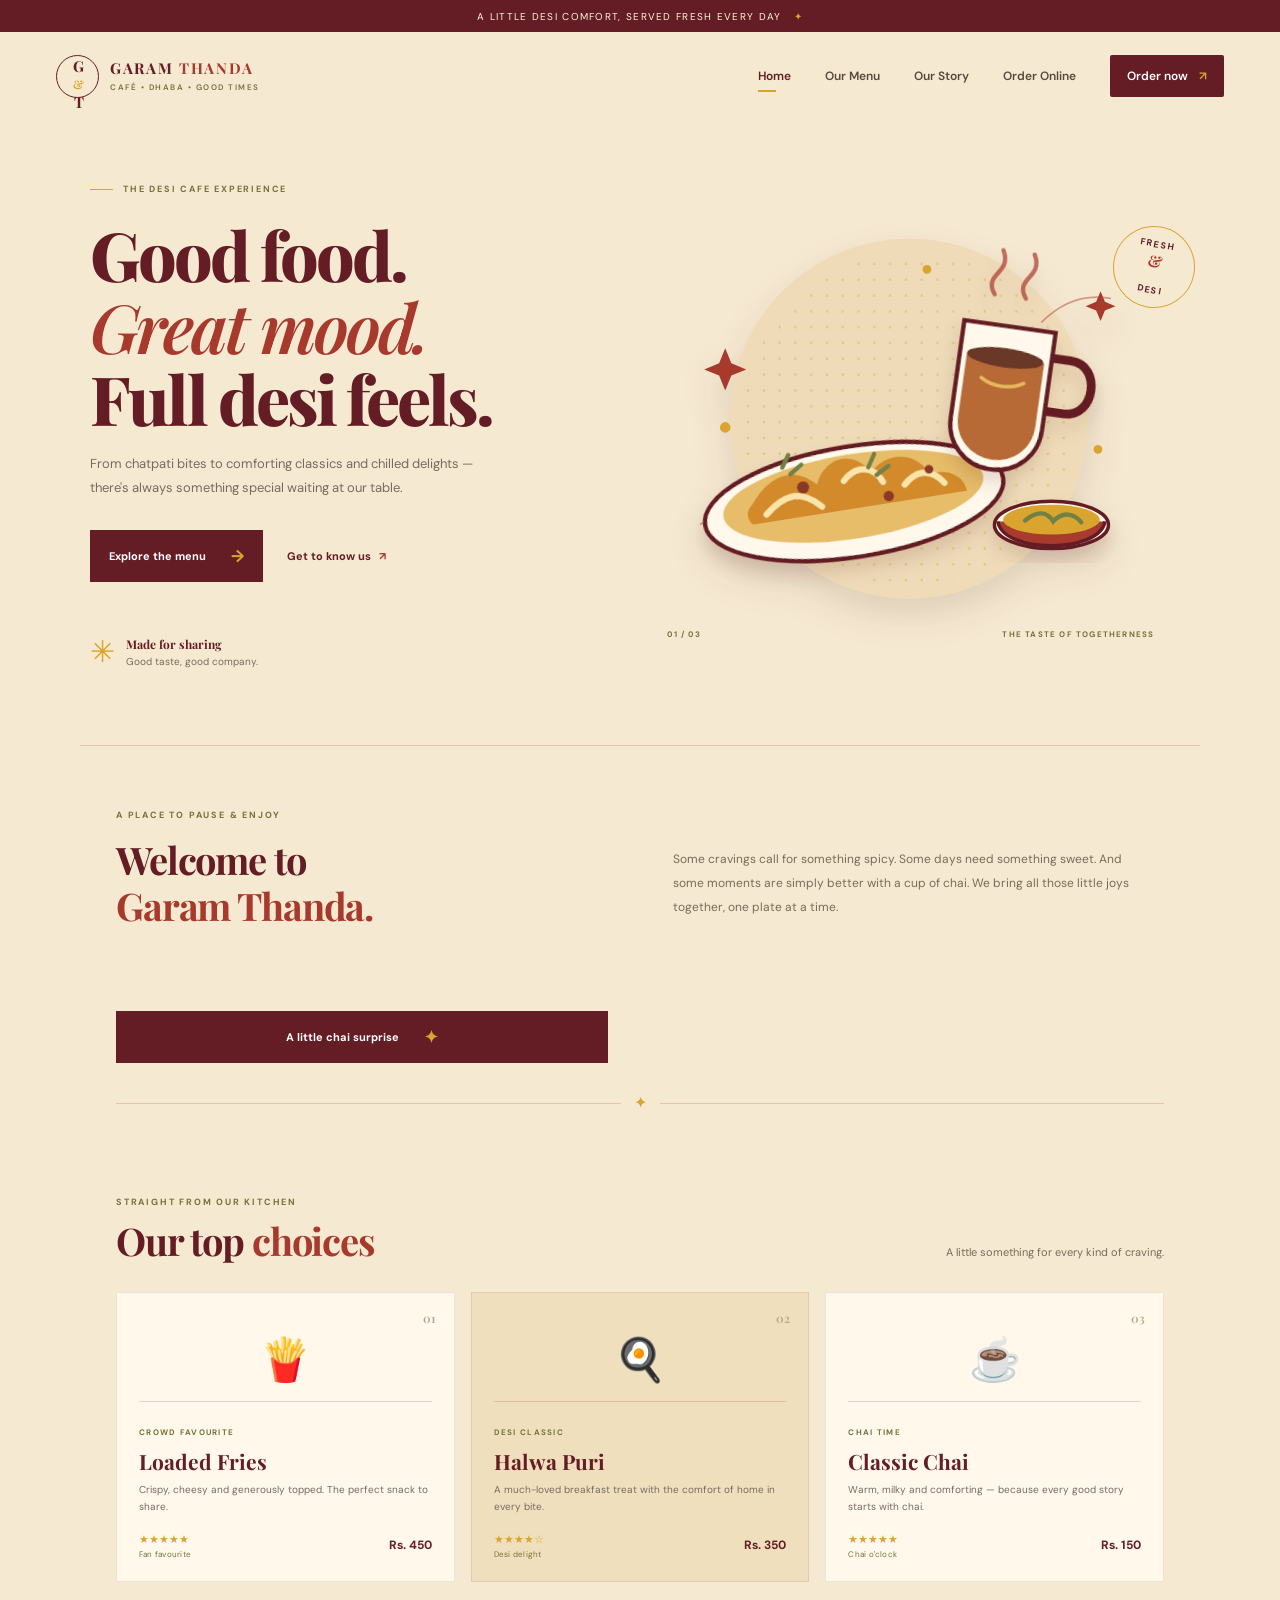
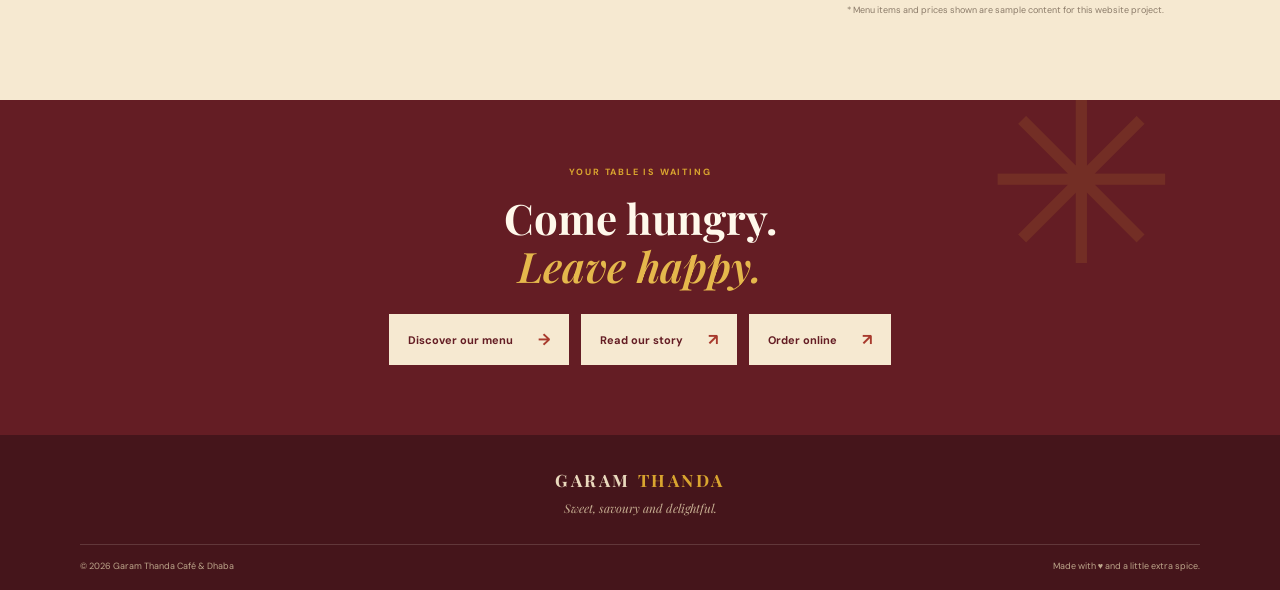
==== index.html @ d00cc977 "new file" ====
<!DOCTYPE html>
<html lang="en">
<head>
  <meta charset="UTF-8">
  <meta name="viewport" content="width=device-width, initial-scale=1.0">
  <meta name="description" content="Garam Thanda — a cosy Pakistani cafe and dhaba serving sweet, savoury and refreshing delights.">
  <title>Garam Thanda | Cafe & Dhaba</title>
  <link rel="preconnect" href="https://fonts.googleapis.com">
  <link rel="preconnect" href="https://fonts.gstatic.com" crossorigin>
  <link href="https://fonts.googleapis.com/css2?family=DM+Sans:wght@400;500;600;700&family=Playfair+Display:wght@600;700;800&display=swap" rel="stylesheet">
  <link rel="stylesheet" href="style.css">
  <script src="script.js" defer></script>
</head>
<body>
  <div class="top-strip">A little desi comfort, served fresh every day <span>✦</span></div>

  <header class="site-header">
    <a class="brand" href="index.html" aria-label="Garam Thanda home">
      <span class="brand-mark">G<span>&</span>T</span>
      <span class="brand-name">GARAM <b>THANDA</b><small>CAFÉ • DHA­BA • GOOD TIMES</small></span>
    </a>
    <button class="nav-toggle" aria-label="Open navigation" aria-expanded="false">☰</button>
    <nav class="main-nav" aria-label="Main navigation">
      <a class="active" href="index.html">Home</a>
      <a href="menu.html">Our Menu</a>
      <a href="about.html">Our Story</a>
      <a href="order.html">Order Online</a>
      <a class="nav-cta" href="order.html">Order now <span>↗</span></a>
    </nav>
  </header>

  <main>
    <section class="hero">
      <div class="hero-copy">
        <p class="eyebrow"><span></span> THE DESI CAFE EXPERIENCE</p>
        <h1>Good food.<br><em>Great mood.</em><br>Full desi feels.</h1>
        <p class="hero-description">From chatpati bites to comforting classics and chilled delights — there's always something special waiting at our table.</p>
        <div class="hero-actions">
          <a class="button button-primary" href="#popular">Explore the menu <span>→</span></a>
          <a class="text-link" href="#welcome">Get to know us <span>↗</span></a>
        </div>
        <div class="hero-note"><span class="note-star">✳</span><span><b>Made for sharing</b><small>Good taste, good company.</small></span></div>
      </div>
      <div class="hero-art-wrap">
        <div class="hero-stamp">FRESH<br><b>&</b><br>DESI</div>
        <img class="hero-art" src="food-illustration.svg" alt="Illustration of a steaming cup of chai and a plate of desi snacks">
        <div class="art-caption"><span>01 / 03</span><span>THE TASTE OF TOGETHERNESS</span></div>
      </div>
    </section>

    <section class="welcome section-wrap" id="welcome">
      <div class="section-kicker">A PLACE TO PAUSE & ENJOY</div>
      <div class="welcome-grid">
        <h2>Welcome to<br><span>Garam Thanda.</span></h2>
        <p>Some cravings call for something spicy. Some days need something sweet. And some moments are simply better with a cup of chai. We bring all those little joys together, one plate at a time.</p>
        <button class="button button-primary story-alert-btn" id="home-alert-btn" type="button">A little chai surprise <span>✦</span></button>
      </div>
      <div class="welcome-rule"><span>✦</span></div>
    </section>

    <section class="popular section-wrap" id="popular">
      <div class="section-heading">
        <div><div class="section-kicker">STRAIGHT FROM OUR KITCHEN</div><h2>Our top <span>choices</span></h2></div>
        <p>A little something for every kind of craving.</p>
      </div>
      <div class="food-grid">
        <article class="food-card">
          <div class="food-number">01</div>
          <div class="food-emoji" aria-hidden="true">🍟</div>
          <div class="food-info"><span class="food-tag">CROWD FAVOURITE</span><h3>Loaded Fries</h3><p>Crispy, cheesy and generously topped. The perfect snack to share.</p><div class="food-bottom"><span>★★★★★ <small>Fan favourite</small></span><span class="food-price">Rs. 450</span></div></div>
        </article>
        <article class="food-card featured-card">
          <div class="food-number">02</div>
          <div class="food-emoji" aria-hidden="true">🍳</div>
          <div class="food-info"><span class="food-tag">DESI CLASSIC</span><h3>Halwa Puri</h3><p>A much-loved breakfast treat with the comfort of home in every bite.</p><div class="food-bottom"><span>★★★★☆ <small>Desi delight</small></span><span class="food-price">Rs. 350</span></div></div>
        </article>
        <article class="food-card">
          <div class="food-number">03</div>
          <div class="food-emoji" aria-hidden="true">☕</div>
          <div class="food-info"><span class="food-tag">CHAI TIME</span><h3>Classic Chai</h3><p>Warm, milky and comforting — because every good story starts with chai.</p><div class="food-bottom"><span>★★★★★ <small>Chai o'clock</small></span><span class="food-price">Rs. 150</span></div></div>
        </article>
      </div>
      <p class="menu-note">* Menu items and prices shown are sample content for this website project.</p>
    </section>

    <section class="closing-banner">
      <div class="closing-pattern">✳</div>
      <p class="eyebrow">YOUR TABLE IS WAITING</p>
      <h2>Come hungry.<br><em>Leave happy.</em></h2>
      <div class="home-closing-actions"><a class="button button-light" href="menu.html">Discover our menu <span>→</span></a><a class="button button-light" href="about.html">Read our story <span>↗</span></a><a class="button button-light" href="order.html">Order online <span>↗</span></a></div>
    </section>
  </main>

  <footer class="site-footer">
    <a class="footer-brand" href="index.html">GARAM <span>THANDA</span></a>
    <p>Sweet, savoury and delightful.</p>
    <div class="footer-bottom"><span>© 2026 Garam Thanda Café & Dhaba</span><span>Made with ♥ and a little extra spice.</span></div>
  </footer>
  <div class="toast" role="status" aria-live="polite"></div>
</body>
</html>
---- style.css ----
:root {
  --cream: #f6e9d1;
  --cream-light: #fff8eb;
  --maroon: #641d24;
  --maroon-dark: #45151b;
  --red: #a83a2d;
  --mustard: #d9a52f;
  --olive: #77723b;
  --ink: #30231d;
  --muted: #786b5e;
  --line: rgba(100, 29, 36, .17);
  --serif: 'Playfair Display', Georgia, serif;
  --sans: 'DM Sans', Arial, sans-serif;
}
* { box-sizing: border-box; }
html { scroll-behavior: smooth; }
body { margin: 0; background: var(--cream); color: var(--ink); font-family: var(--sans); }
a { color: inherit; text-decoration: none; }
.top-strip { min-height: 32px; display: flex; justify-content: center; align-items: center; gap: 12px; padding: 6px 16px; background: var(--maroon); color: #fff3dd; font-size: 10px; letter-spacing: .13em; text-transform: uppercase; text-align: center; }
.top-strip span { color: var(--mustard); }
.site-header { height: 88px; max-width: 1240px; padding: 0 36px; margin: auto; display: flex; align-items: center; justify-content: space-between; }
.brand { display: flex; align-items: center; gap: 11px; color: var(--maroon); }
.brand-mark { width: 43px; height: 43px; border: 1px solid var(--maroon); border-radius: 50%; display: grid; place-items: center; font: 700 15px var(--serif); letter-spacing: -2px; }
.brand-mark span { color: var(--mustard); font-size: 12px; }
.brand-name { font: 700 15px var(--serif); letter-spacing: .11em; line-height: 1.1; }
.brand-name b { color: var(--red); }
.brand-name small { display: block; margin-top: 5px; font: 600 8px var(--sans); letter-spacing: .19em; color: var(--olive); }
.main-nav { display: flex; align-items: center; gap: 34px; font-size: 12px; font-weight: 600; color: #59483d; }
.main-nav > a:not(.nav-cta) { padding: 10px 0; position: relative; }
.main-nav > a.active, .main-nav > a:hover { color: var(--maroon); }
.main-nav > a.active::after { content: ''; height: 2px; width: 18px; background: var(--mustard); position: absolute; bottom: 2px; left: 0; }
.nav-cta { padding: 13px 17px; background: var(--maroon); color: white; border-radius: 2px; }
.nav-cta span { color: var(--mustard); padding-left: 8px; }
.nav-toggle { display: none; border: 0; background: transparent; color: var(--maroon); font-size: 25px; cursor: pointer; }
.hero { max-width: 1240px; min-height: 570px; margin: 0 auto; padding: 43px 58px 62px; display: grid; grid-template-columns: .92fr 1.08fr; align-items: center; gap: 24px; }
.hero-copy { padding: 20px 0 12px 12px; }
.eyebrow, .section-kicker { color: var(--olive); font-size: 9px; font-weight: 700; letter-spacing: .2em; }
.eyebrow { display: flex; align-items: center; gap: 10px; }
.eyebrow span { width: 23px; height: 1px; background: var(--mustard); }
h1, h2, h3, p { margin-top: 0; }
h1 { margin: 24px 0 17px; color: var(--maroon); font: 800 clamp(46px, 5.3vw, 69px)/1.06 var(--serif); letter-spacing: -.045em; }
h1 em, .closing-banner h2 em { color: var(--red); font-weight: 600; }
.hero-description { max-width: 410px; color: var(--muted); font-size: 13px; line-height: 1.9; }
.hero-actions { display: flex; align-items: center; gap: 24px; margin-top: 29px; }
.button { display: inline-flex; align-items: center; justify-content: center; gap: 25px; padding: 15px 19px; font-size: 11px; font-weight: 700; transition: transform .2s, background .2s; }
.button:hover { transform: translateY(-2px); }
.button-primary { background: var(--maroon); color: white; }
.button-primary span { color: var(--mustard); font-size: 17px; }
.text-link { font-size: 11px; font-weight: 700; color: var(--maroon); }
.text-link span { margin-left: 5px; color: var(--red); }
.hero-note { display: flex; align-items: center; gap: 11px; margin-top: 50px; }
.note-star { color: var(--mustard); font-size: 30px; }
.hero-note b, .hero-note small { display: block; }
.hero-note b { color: var(--maroon); font: 700 12px var(--serif); }
.hero-note small { margin-top: 3px; color: var(--muted); font-size: 10px; }
.hero-art-wrap { position: relative; min-height: 440px; display: flex; align-items: center; justify-content: center; }
.hero-art { width: min(100%, 570px); height: auto; filter: drop-shadow(0 17px 17px rgba(69,21,27,.12)); }
.hero-stamp { position: absolute; z-index: 1; top: 27px; right: 7px; width: 82px; height: 82px; display: grid; place-content: center; border: 1px solid var(--mustard); border-radius: 50%; text-align: center; color: var(--maroon); font-size: 9px; font-weight: 700; letter-spacing: .13em; line-height: 1.35; transform: rotate(10deg); }
.hero-stamp b { color: var(--red); font: 700 16px var(--serif); }
.art-caption { position: absolute; bottom: 8px; left: 10%; right: 8%; display: flex; justify-content: space-between; color: var(--olive); font-size: 8px; font-weight: 700; letter-spacing: .15em; }
.section-wrap { max-width: 1120px; margin: auto; padding-left: 36px; padding-right: 36px; }
.welcome { padding-top: 63px; padding-bottom: 56px; border-top: 1px solid var(--line); }
.welcome-grid { display: grid; grid-template-columns: 1fr 1fr; align-items: center; gap: 65px; margin-top: 16px; }
.welcome h2, .section-heading h2 { margin: 0; color: var(--maroon); font: 700 38px/1.2 var(--serif); letter-spacing: -.03em; }
.welcome h2 span, .section-heading h2 span { color: var(--red); }
.welcome-grid > p { max-width: 465px; margin: 0; color: var(--muted); font-size: 12px; line-height: 2; }
.welcome-rule { margin-top: 40px; height: 1px; background: var(--line); text-align: center; }
.welcome-rule span { position: relative; top: -11px; padding: 0 13px; background: var(--cream); color: var(--mustard); }
.popular { padding-top: 36px; padding-bottom: 84px; }
.section-heading { display: flex; justify-content: space-between; align-items: end; margin-bottom: 28px; }
.section-heading h2 { margin-top: 10px; }
.section-heading > p { margin: 0 0 5px; color: var(--muted); font-size: 11px; }
.food-grid { display: grid; grid-template-columns: repeat(3, 1fr); gap: 16px; }
.food-card { position: relative; min-height: 290px; padding: 25px 22px 20px; background: var(--cream-light); border: 1px solid rgba(100,29,36,.1); transition: transform .2s, box-shadow .2s; }
.food-card:hover { transform: translateY(-4px); box-shadow: 0 12px 28px rgba(69,21,27,.08); }
.featured-card { background: #f0dfbd; }
.food-number { position: absolute; top: 17px; right: 18px; color: #b5a78d; font: 600 12px var(--serif); }
.food-emoji { height: 83px; display: flex; align-items: center; justify-content: center; font-size: 42px; }
.food-info { border-top: 1px solid var(--line); padding-top: 17px; }
.food-tag { color: var(--olive); font-size: 8px; font-weight: 700; letter-spacing: .16em; }
.food-info h3 { margin: 7px 0 6px; color: var(--maroon); font: 700 21px var(--serif); }
.food-info p { min-height: 38px; margin-bottom: 13px; color: var(--muted); font-size: 10px; line-height: 1.7; }
.food-bottom { display: flex; justify-content: space-between; align-items: center; color: var(--mustard); font-size: 11px; }
.food-bottom small { display: block; margin-top: 3px; color: var(--olive); font-size: 8px; letter-spacing: .03em; }
.food-price { color: var(--maroon); font-size: 12px; font-weight: 700; }
.menu-note { margin: 13px 0 0; color: #8b7b69; font-size: 9px; text-align: right; }
.closing-banner { position: relative; overflow: hidden; padding: 66px 20px 70px; background: var(--maroon); color: var(--cream-light); text-align: center; }
.closing-pattern { position: absolute; top: -65px; right: 8%; color: rgba(217,165,47,.13); font-size: 230px; }
.closing-banner .eyebrow { justify-content: center; color: var(--mustard); }
.closing-banner h2 { position: relative; margin: 16px 0 24px; font: 700 42px/1.15 var(--serif); }
.closing-banner h2 em { color: #e5b84c; }
.button-light { position: relative; background: var(--cream); color: var(--maroon); }
.button-light span { color: var(--red); font-size: 16px; }
.site-footer { padding: 34px 36px 18px; background: var(--maroon-dark); color: #e9d9bd; text-align: center; }
.footer-brand { font: 700 17px var(--serif); letter-spacing: .15em; }
.footer-brand span { color: var(--mustard); }
.site-footer > p { margin: 8px 0 28px; color: #c6ad91; font: italic 12px var(--serif); }
.footer-bottom { max-width: 1120px; margin: auto; padding-top: 15px; border-top: 1px solid rgba(255,248,235,.15); display: flex; justify-content: space-between; color: #bda68b; font-size: 9px; }
.toast { position: fixed; left: 50%; bottom: 24px; z-index: 5; transform: translate(-50%, 20px); padding: 12px 18px; background: var(--maroon-dark); color: white; font-size: 12px; opacity: 0; pointer-events: none; transition: .25s; }
.toast.show { opacity: 1; transform: translate(-50%, 0); }
@media (max-width: 760px) {
  .site-header { height: 74px; padding: 0 22px; }
  .nav-toggle { display: block; }
  .main-nav { display: none; position: absolute; top: 106px; left: 0; right: 0; z-index: 4; padding: 20px 24px 24px; background: var(--cream-light); border-bottom: 1px solid var(--line); flex-direction: column; align-items: stretch; gap: 13px; }
  .main-nav.open { display: flex; }
  .main-nav > a:not(.nav-cta) { padding: 8px 0; }
  .nav-cta { text-align: center; }
  .hero { padding: 35px 25px 45px; grid-template-columns: 1fr; gap: 5px; }
  .hero-copy { padding-left: 0; }
  h1 { font-size: clamp(49px, 13vw, 68px); }
  .hero-note { margin-top: 30px; }
  .hero-art-wrap { min-height: 300px; }
  .hero-art { max-width: 470px; }
  .hero-stamp { right: 2%; top: 5px; width: 68px; height: 68px; }
  .art-caption { bottom: 0; left: 2%; right: 2%; }
  .section-wrap { padding-left: 24px; padding-right: 24px; }
  .welcome { padding-top: 45px; padding-bottom: 40px; }
  .welcome-grid { grid-template-columns: 1fr; gap: 17px; }
  .welcome h2, .section-heading h2 { font-size: 33px; }
  .section-heading { align-items: start; flex-direction: column; gap: 12px; }
  .food-grid { grid-template-columns: 1fr; }
  .food-card { min-height: 0; }
  .food-info p { min-height: 0; }
  .popular { padding-bottom: 55px; }
  .footer-bottom { flex-direction: column; gap: 8px; }
}
@media (prefers-reduced-motion: reduce) { html { scroll-behavior: auto; } *, *::before, *::after { transition-duration: .01ms !important; } }

/* OUR MENU — shares the home page palette, typography and spacing system. */
.menu-hero { max-width: 1240px; min-height: 405px; margin: auto; padding: 54px 70px 60px; display: grid; grid-template-columns: 1fr .85fr; align-items: center; gap: 40px; border-bottom: 1px solid var(--line); }
.menu-hero-copy { padding-left: 12px; }
.menu-hero h1 { margin: 20px 0 18px; color: var(--maroon); font: 800 clamp(48px, 5.2vw, 66px)/1.05 var(--serif); letter-spacing: -.045em; }
.menu-hero h1 em { color: var(--red); font-weight: 600; }
.menu-hero .button { margin-top: 14px; }
.menu-hero-art { min-height: 290px; position: relative; display: grid; place-items: center; }
.menu-plate { width: 230px; height: 230px; border: 1px solid rgba(100,29,36,.22); outline: 10px solid rgba(217,165,47,.12); border-radius: 50%; background: var(--cream-light); display: grid; place-items: center; font-size: 104px; box-shadow: 0 18px 45px rgba(69,21,27,.09); transform: rotate(-8deg); }
.menu-art-note { position: absolute; display: grid; place-content: center; width: 83px; height: 83px; border: 1px solid var(--mustard); border-radius: 50%; color: var(--maroon); text-align: center; font-size: 9px; font-weight: 700; line-height: 1.5; letter-spacing: .1em; background: var(--cream); }
.note-one { top: 6px; right: 5%; transform: rotate(10deg); }
.note-two { bottom: 22px; left: 3%; transform: rotate(-12deg); }
.menu-art-caption { position: absolute; bottom: 0; right: 3%; color: var(--olive); font-size: 8px; font-weight: 700; letter-spacing: .16em; }
.menu-intro { padding-top: 54px; padding-bottom: 42px; }
.menu-intro-row { display: grid; grid-template-columns: 1fr 1fr; align-items: end; gap: 55px; margin-top: 13px; }
.menu-intro h2, .menu-toolbar h2 { margin: 0; color: var(--maroon); font: 700 38px/1.16 var(--serif); letter-spacing: -.03em; }
.menu-intro h2 span, .menu-toolbar h2 span { color: var(--red); }
.menu-intro-row > p { max-width: 455px; margin: 0 0 4px; color: var(--muted); font-size: 12px; line-height: 2; }
.menu-section { padding-top: 32px; padding-bottom: 82px; border-top: 1px solid var(--line); }
.menu-toolbar { display: flex; justify-content: space-between; align-items: end; gap: 24px; margin-bottom: 25px; }
.menu-toolbar h2 { margin-top: 9px; }
.menu-search-wrap { width: min(290px, 100%); display: flex; align-items: center; gap: 9px; padding: 0 13px; border: 1px solid var(--line); background: var(--cream-light); color: var(--olive); }
.menu-search-wrap > span { font-size: 23px; line-height: 1; }
.menu-search-wrap input { width: 100%; min-width: 0; padding: 13px 0; border: 0; outline: 0; background: transparent; color: var(--ink); font: 11px var(--sans); }
.menu-search-wrap:focus-within { border-color: var(--mustard); }
.menu-filters { display: flex; flex-wrap: wrap; gap: 8px; margin-bottom: 42px; }
.filter-btn { padding: 10px 14px; border: 1px solid var(--line); background: transparent; color: #59483d; font: 600 10px var(--sans); cursor: pointer; transition: .2s; }
.filter-btn:hover, .filter-btn.active { border-color: var(--maroon); background: var(--maroon); color: var(--cream-light); }
.menu-category-heading { display: flex; align-items: center; gap: 17px; margin: 42px 0 18px; padding-bottom: 13px; border-bottom: 1px solid var(--line); }
.menu-category-heading > span { color: var(--mustard); font: 700 24px var(--serif); }
.menu-category-heading p { margin: 0 0 3px; color: var(--olive); font-size: 8px; font-weight: 700; letter-spacing: .17em; }
.menu-category-heading h3 { margin: 0; color: var(--maroon); font: 700 25px var(--serif); }
.menu-category-heading h3 em { color: var(--red); font-weight: 600; }
.menu-card-grid { display: grid; grid-template-columns: repeat(2, minmax(0, 1fr)); gap: 12px; }
.menu-item { min-height: 128px; display: flex; align-items: center; gap: 17px; padding: 17px 19px; border: 1px solid rgba(100,29,36,.1); background: var(--cream-light); transition: transform .2s, box-shadow .2s; }
.menu-item:hover { transform: translateY(-3px); box-shadow: 0 10px 25px rgba(69,21,27,.07); }
.menu-item[hidden] { display: none !important; }
.menu-item-icon { flex: 0 0 66px; width: 66px; height: 66px; display: grid; place-items: center; border-radius: 50%; background: #f0dfbd; font-size: 31px; }
.menu-item-content { min-width: 0; flex: 1; }
.menu-item-title { display: flex; align-items: baseline; justify-content: space-between; gap: 10px; }
.menu-item-title h4 { margin: 0; color: var(--maroon); font: 700 17px var(--serif); }
.menu-item-title b { flex: 0 0 auto; color: var(--red); font-size: 11px; }
.menu-item-content > p { margin: 6px 0 8px; color: var(--muted); font-size: 10px; line-height: 1.65; }
.item-label { color: var(--olive); font-size: 7px; font-weight: 700; letter-spacing: .15em; }
.menu-empty { padding: 25px; background: var(--cream-light); color: var(--muted); text-align: center; font-size: 12px; }
.menu-note { margin-top: 22px; }
.menu-callout { padding: 62px 20px 66px; background: var(--maroon); color: var(--cream-light); text-align: center; }
.menu-callout .eyebrow { justify-content: center; color: var(--mustard); }
.menu-callout h2 { margin: 14px 0 10px; color: var(--cream-light); font: 700 40px var(--serif); }
.menu-callout h2 em { color: #e5b84c; }
.menu-callout > p:not(.eyebrow) { margin-bottom: 22px; color: #e2cdb0; font-size: 11px; }
@media (max-width: 760px) {
  .menu-hero { padding: 38px 25px 45px; grid-template-columns: 1fr; gap: 5px; }
  .menu-hero-copy { padding-left: 0; }
  .menu-hero h1 { font-size: clamp(48px, 13vw, 66px); }
  .menu-hero-art { min-height: 265px; }
  .menu-plate { width: 190px; height: 190px; font-size: 86px; }
  .menu-intro { padding-top: 42px; padding-bottom: 32px; }
  .menu-intro-row { grid-template-columns: 1fr; gap: 15px; }
  .menu-intro h2, .menu-toolbar h2 { font-size: 33px; }
  .menu-toolbar { align-items: stretch; flex-direction: column; }
  .menu-search-wrap { width: 100%; }
  .menu-filters { gap: 7px; margin-bottom: 32px; }
  .filter-btn { padding: 9px 11px; }
  .menu-card-grid { grid-template-columns: 1fr; }
  .menu-item { padding: 15px; }
  .menu-category-heading { margin-top: 34px; }
  .menu-callout h2 { font-size: 34px; }
}

.menu-callout-actions { display: flex; flex-wrap: wrap; justify-content: center; gap: 12px; }
.menu-callout-actions button { border: 0; cursor: pointer; font: 700 11px var(--sans); }


/* HOME PAGE ALERT BUTTON AND OUR STORY PAGE — same Garam Thanda design system. */
.story-alert-btn { margin-top: 18px; border: 0; cursor: pointer; font-family: var(--sans); }
.home-closing-actions { position: relative; display: flex; justify-content: center; flex-wrap: wrap; gap: 12px; }
.story-hero { max-width: 1240px; min-height: 410px; margin: auto; padding: 55px 70px 62px; display: grid; grid-template-columns: 1fr .9fr; align-items: center; gap: 35px; border-bottom: 1px solid var(--line); }
.story-hero-copy { padding-left: 12px; }
.story-hero h1 { margin: 20px 0 18px; color: var(--maroon); font: 800 clamp(50px, 5.4vw, 69px)/1.05 var(--serif); letter-spacing: -.045em; }
.story-hero h1 em { color: var(--red); font-weight: 600; }
.story-hero-art { min-height: 300px; position: relative; display: grid; place-items: center; overflow: hidden; background: radial-gradient(circle, #f0dfbd 0 36%, transparent 36.5%); }
.story-cup { width: 205px; height: 205px; display: grid; place-items: center; border: 1px solid rgba(100,29,36,.18); outline: 9px solid rgba(217,165,47,.13); border-radius: 50%; background: var(--cream-light); font-size: 100px; transform: rotate(-8deg); box-shadow: 0 18px 45px rgba(69,21,27,.09); }
.story-sun { position: absolute; top: 8px; right: 7%; z-index: 1; width: 82px; height: 82px; display: grid; place-content: center; border: 1px solid var(--mustard); border-radius: 50%; background: var(--cream); color: var(--maroon); text-align: center; font-size: 8px; font-weight: 700; letter-spacing: .1em; line-height: 1.5; transform: rotate(10deg); }
.story-sun b { color: var(--red); font: 700 15px var(--serif); }
.story-art-caption { position: absolute; bottom: 8px; color: var(--olive); font-size: 8px; font-weight: 700; letter-spacing: .15em; text-align: center; }
.story-intro { padding-top: 58px; padding-bottom: 28px; }
.story-heading-row { display: grid; grid-template-columns: 1fr 1fr; align-items: end; gap: 55px; margin-top: 14px; }
.story-heading-row h2, .story-end h2 { margin: 0; color: var(--maroon); font: 700 39px/1.18 var(--serif); letter-spacing: -.03em; }
.story-heading-row h2 span, .story-end h2 span { color: var(--red); }
.story-lead { max-width: 460px; margin: 0 0 4px; color: var(--muted); font-size: 11px; line-height: 1.9; }
.story-rule { height: 1px; margin-top: 37px; background: var(--line); text-align: center; }
.story-rule span { position: relative; top: -11px; padding: 0 13px; background: var(--cream); color: var(--mustard); }
.story-chapters { padding-top: 10px; padding-bottom: 80px; }
.story-chapter { position: relative; display: grid; grid-template-columns: 42px 1fr 230px; align-items: center; gap: 28px; padding: 37px 0; border-bottom: 1px solid var(--line); }
.story-chapter.reverse { grid-template-columns: 42px 1fr 230px; }
.chapter-number { align-self: start; color: var(--mustard); font: 700 25px var(--serif); }
.chapter-copy .section-kicker { margin-bottom: 10px; }
.chapter-copy h3 { max-width: 530px; margin: 0 0 14px; color: var(--maroon); font: 700 26px/1.2 var(--serif); }
.chapter-copy p:not(.section-kicker) { max-width: 650px; margin: 0 0 11px; color: var(--muted); font-size: 11px; line-height: 1.95; }
.chapter-copy p:last-child { margin-bottom: 0; }
.chapter-art { width: 210px; height: 185px; display: flex; flex-direction: column; align-items: center; justify-content: center; gap: 13px; border: 1px solid rgba(100,29,36,.12); background: var(--cream-light); color: var(--maroon); font-size: 62px; }
.chapter-art span { color: var(--olive); font-size: 8px; font-weight: 700; letter-spacing: .15em; }
.story-values { padding: 65px 25px 70px; background: var(--maroon); color: var(--cream-light); text-align: center; }
.story-values > .eyebrow { justify-content: center; color: var(--mustard); }
.story-values > h2 { margin: 14px 0 35px; font: 700 clamp(30px, 4vw, 41px)/1.2 var(--serif); }
.story-values > h2 em { color: #e5b84c; }
.values-grid { max-width: 950px; margin: 0 auto 35px; display: grid; grid-template-columns: repeat(3, 1fr); gap: 25px; }
.values-grid > div { padding: 20px 16px; border: 1px solid rgba(255,248,235,.15); }
.values-grid span { color: var(--mustard); font-size: 25px; }
.values-grid h3 { margin: 10px 0 7px; color: var(--cream-light); font: 700 17px var(--serif); }
.values-grid p { max-width: 230px; margin: auto; color: #e2cdb0; font-size: 10px; line-height: 1.8; }
.story-values .button { border: 0; cursor: pointer; font-family: var(--sans); }
.story-end { padding-top: 58px; padding-bottom: 62px; display: flex; align-items: center; justify-content: space-between; gap: 25px; }
.story-end h2 { margin-top: 12px; }
@media (max-width: 760px) {
  .story-hero { padding: 38px 25px 45px; grid-template-columns: 1fr; gap: 8px; }
  .story-hero-copy { padding-left: 0; }
  .story-hero h1 { font-size: clamp(49px, 13vw, 66px); }
  .story-hero-art { min-height: 265px; }
  .story-cup { width: 180px; height: 180px; font-size: 85px; }
  .story-intro { padding-top: 42px; }
  .story-heading-row { grid-template-columns: 1fr; gap: 15px; }
  .story-heading-row h2, .story-end h2 { font-size: 33px; }
  .story-chapter, .story-chapter.reverse { grid-template-columns: 30px 1fr; gap: 14px; padding: 30px 0; }
  .chapter-art { grid-column: 2; width: 100%; height: 135px; font-size: 48px; }
  .chapter-copy h3 { font-size: 23px; }
  .values-grid { grid-template-columns: 1fr; gap: 10px; }
  .story-end { align-items: flex-start; flex-direction: column; }
}

/* ORDER PAGE — matching the Garam Thanda cream, maroon and mustard theme. */
.order-hero { max-width: 1240px; min-height: 405px; margin: auto; padding: 48px 70px 54px; display: grid; grid-template-columns: 1fr .85fr; align-items: center; gap: 40px; border-bottom: 1px solid var(--line); }
.order-hero-copy { padding-left: 10px; }
.order-hero h1 { margin: 20px 0 17px; font-size: clamp(49px, 5.3vw, 68px); }
.order-hero-note { display: flex; align-items: center; gap: 12px; margin-top: 26px; }
.order-hero-note > span { color: var(--mustard); font-size: 28px; }
.order-hero-note b, .order-hero-note small { display: block; }
.order-hero-note b { color: var(--maroon); font: 700 12px var(--serif); }
.order-hero-note small { margin-top: 4px; color: var(--muted); font-size: 10px; }
.order-hero-art { min-height: 290px; position: relative; display: grid; place-items: center; background: radial-gradient(circle, #efdfbf 0 38%, transparent 38.5%); }
.order-art-circle { width: 205px; height: 205px; display: grid; place-items: center; border: 1px solid rgba(100,29,36,.16); outline: 9px solid rgba(217,165,47,.13); border-radius: 50%; background: var(--cream-light); box-shadow: 0 18px 45px rgba(69,21,27,.09); transform: rotate(-7deg); }
.order-art-circle span { font-size: 98px; }
.order-art-stamp { position: absolute; top: 13px; right: 8%; width: 82px; height: 82px; display: grid; place-content: center; border: 1px solid var(--mustard); border-radius: 50%; background: var(--cream); color: var(--maroon); text-align: center; font-size: 8px; font-weight: 700; letter-spacing: .12em; line-height: 1.5; transform: rotate(9deg); }
.order-art-stamp b { color: var(--red); font: 700 15px var(--serif); }
.order-hero-art > p { position: absolute; bottom: 0; margin: 0; color: var(--olive); font-size: 8px; font-weight: 700; letter-spacing: .16em; }
.order-intro { padding-top: 50px; padding-bottom: 27px; }
.order-intro-row { display: grid; grid-template-columns: 1fr .8fr; align-items: end; gap: 40px; margin-top: 13px; }
.order-intro-row h2 { margin: 0; color: var(--maroon); font: 700 37px/1.2 var(--serif); }
.order-intro-row h2 span { color: var(--red); }
.order-intro-row p { max-width: 420px; margin: 0 0 3px; color: var(--muted); font-size: 11px; line-height: 1.9; }
.order-layout { display: grid; grid-template-columns: minmax(0, 1.55fr) minmax(285px, .8fr); align-items: start; gap: 28px; padding-top: 25px; padding-bottom: 65px; }
.order-section-heading { display: flex; justify-content: space-between; align-items: end; gap: 15px; margin-bottom: 20px; }
.order-section-heading h2 { margin: 8px 0 0; color: var(--maroon); font: 700 29px var(--serif); }
.order-section-heading h2 em { color: var(--red); }
.order-product-grid { display: grid; grid-template-columns: repeat(2, minmax(0, 1fr)); gap: 13px; }
.order-product { min-width: 0; padding: 16px; display: grid; grid-template-columns: 66px minmax(0, 1fr); align-items: center; gap: 13px; border: 1px solid rgba(100,29,36,.11); background: var(--cream-light); transition: transform .2s, box-shadow .2s; }
.order-product:hover { transform: translateY(-3px); box-shadow: 0 10px 25px rgba(69,21,27,.07); }
.order-product-emoji { width: 66px; height: 66px; display: grid; place-items: center; background: #f0dfbd; font-size: 34px; }
.order-product-info { min-width: 0; }
.order-product-info .item-label { font-size: 7px; }
.order-product-info h3 { margin: 5px 0 4px; color: var(--maroon); font: 700 16px var(--serif); }
.order-product-info p { min-height: 30px; margin: 0 0 10px; color: var(--muted); font-size: 9px; line-height: 1.6; }
.order-product-bottom { display: flex; align-items: center; justify-content: space-between; gap: 7px; }
.order-product-bottom > b { color: var(--maroon); font-size: 11px; white-space: nowrap; }
.add-order-btn { padding: 8px 9px; border: 1px solid rgba(100,29,36,.25); background: transparent; color: var(--maroon); font: 700 9px var(--sans); cursor: pointer; white-space: nowrap; }
.add-order-btn:hover { background: var(--maroon); color: white; }
.add-order-btn span { margin-left: 5px; color: var(--red); font-size: 14px; }
.add-order-btn:hover span { color: var(--mustard); }
.order-cart { position: sticky; top: 18px; padding: 22px; border: 1px solid rgba(100,29,36,.15); background: var(--cream-light); box-shadow: 0 12px 32px rgba(69,21,27,.06); }
.cart-heading { display: flex; align-items: center; justify-content: space-between; padding-bottom: 17px; border-bottom: 1px solid var(--line); }
.cart-heading h2 { margin: 6px 0 0; color: var(--maroon); font: 700 25px var(--serif); }
.cart-heading h2 em { color: var(--red); }
.cart-count { min-width: 27px; height: 27px; display: grid; place-items: center; border-radius: 50%; background: var(--maroon); color: white; font-size: 10px; font-weight: 700; }
.cart-items { padding: 12px 0; }
.cart-empty { padding: 18px 6px 20px; text-align: center; color: var(--muted); }
.cart-empty > span { display: block; margin-bottom: 8px; font-size: 29px; }
.cart-empty b { color: var(--maroon); font: 700 15px var(--serif); }
.cart-empty p { margin: 6px 0 0; font-size: 10px; }
.cart-line { display: grid; grid-template-columns: minmax(0, 1fr) auto; gap: 8px; padding: 10px 0; border-bottom: 1px solid rgba(100,29,36,.09); }
.cart-line-name { color: var(--maroon); font-size: 10px; font-weight: 700; }
.cart-line-price { margin-top: 4px; color: var(--muted); font-size: 9px; }
.cart-line-controls { display: flex; align-items: center; gap: 7px; }
.qty-btn, .remove-line { width: 23px; height: 23px; display: grid; place-items: center; border: 1px solid var(--line); background: transparent; color: var(--maroon); cursor: pointer; }
.qty-number { min-width: 10px; color: var(--ink); font-size: 10px; text-align: center; }
.remove-line { margin-left: 3px; border: 0; color: var(--red); font-size: 14px; }
.cart-total-row { display: flex; justify-content: space-between; gap: 10px; padding: 8px 0; color: var(--muted); font-size: 10px; }
.cart-total-row b { color: var(--maroon); }
.cart-delivery { border-top: 1px solid var(--line); font-size: 9px; }
.cart-grand-total { margin-top: 2px; padding: 12px 0; border-top: 1px solid var(--line); color: var(--maroon); font-size: 12px; font-weight: 700; }
.cart-grand-total b { font-size: 15px; }
.checkout-form { padding-top: 14px; border-top: 1px solid var(--line); }
.checkout-form .section-kicker { margin-bottom: 13px; }
.checkout-form label { display: block; margin: 10px 0 5px; color: var(--maroon); font-size: 9px; font-weight: 700; }
.checkout-form label span { color: var(--muted); font-weight: 400; }
.checkout-form input, .checkout-form textarea { width: 100%; padding: 10px 11px; border: 1px solid rgba(100,29,36,.18); border-radius: 0; outline: none; background: #fffdf7; color: var(--ink); font: 10px var(--sans); resize: vertical; }
.checkout-form input:focus, .checkout-form textarea:focus { border-color: var(--mustard); }
.checkout-button { width: 100%; margin-top: 16px; border: 0; cursor: pointer; }
.checkout-button:disabled { opacity: .45; cursor: not-allowed; }
.checkout-note { margin: 9px 0 0; color: var(--muted); font-size: 8px; line-height: 1.6; text-align: center; }
.order-confirmation { margin: 12px 0 0; padding: 11px; border: 1px solid rgba(119,114,59,.35); background: #f3efd9; color: var(--olive); font-size: 10px; line-height: 1.7; }
.order-bottom { display: flex; align-items: center; justify-content: center; gap: 12px; padding-bottom: 55px; color: var(--muted); font-size: 11px; text-align: center; }
.order-bottom > span { color: var(--mustard); font-size: 22px; }
.order-bottom p { margin: 0; }
.order-bottom a { color: var(--maroon); font-weight: 700; text-decoration: underline; text-decoration-color: var(--mustard); text-underline-offset: 3px; }
@media (max-width: 900px) {
  .order-layout { grid-template-columns: 1fr; }
  .order-cart { position: static; max-width: none; }
  .order-product-grid { grid-template-columns: repeat(2, minmax(0, 1fr)); }
}
@media (max-width: 760px) {
  .order-hero { padding: 38px 25px 43px; grid-template-columns: 1fr; gap: 5px; }
  .order-hero-copy { padding-left: 0; }
  .order-hero h1 { font-size: clamp(49px, 13vw, 66px); }
  .order-hero-art { min-height: 245px; }
  .order-art-circle { width: 175px; height: 175px; }
  .order-art-circle span { font-size: 80px; }
  .order-intro { padding-top: 40px; }
  .order-intro-row { grid-template-columns: 1fr; gap: 13px; }
  .order-intro-row h2 { font-size: 32px; }
  .order-layout { padding-top: 20px; }
  .order-product-grid { grid-template-columns: 1fr; }
  .order-product { grid-template-columns: 62px minmax(0, 1fr); }
  .order-product-emoji { width: 62px; height: 62px; }
  .order-cart { padding: 18px; }
}


/* ORDER PAGE — simple favourites table inspired by the original Lab 11 table. */
.order-ratings { padding-top: 22px; padding-bottom: 58px; }
.ratings-heading { display: flex; align-items: end; justify-content: space-between; gap: 30px; margin-bottom: 20px; }
.ratings-heading h2 { margin: 9px 0 0; color: var(--maroon); font: 700 32px/1.2 var(--serif); letter-spacing: -.03em; }
.ratings-heading h2 em { color: var(--red); }
.ratings-heading > p { max-width: 360px; margin: 0 0 3px; color: var(--muted); font-size: 11px; line-height: 1.8; }
.ratings-table-wrap { overflow-x: auto; background: var(--cream-light); border: 1px solid var(--line); }
.ratings-table { width: 100%; border-collapse: collapse; text-align: left; }
.ratings-table th { padding: 14px 20px; background: var(--maroon); color: var(--cream-light); font-size: 10px; font-weight: 700; letter-spacing: .13em; text-transform: uppercase; }
.ratings-table td { padding: 13px 20px; border-bottom: 1px solid var(--line); vertical-align: middle; }
.ratings-table tbody tr:last-child td { border-bottom: 0; }
.ratings-table tbody tr:hover { background: #f3e5ca; }
.rating-dish { display: block; color: var(--maroon); font: 700 15px var(--serif); }
.ratings-table td small { display: block; margin-top: 4px; color: var(--muted); font-size: 9px; }
.rating-stars { color: #c18a19; letter-spacing: .12em; font-size: 14px; white-space: nowrap; }
.rating-score { margin-left: 9px; color: var(--olive); font-size: 10px; font-weight: 700; white-space: nowrap; }
.ratings-note { margin: 9px 0 0; color: #8b7b69; font-size: 9px; text-align: right; }
@media (max-width: 760px) {
  .order-ratings { padding-bottom: 42px; }
  .ratings-heading { align-items: start; flex-direction: column; gap: 10px; }
  .ratings-heading h2 { font-size: 29px; }
  .ratings-table th, .ratings-table td { padding: 12px 13px; }
  .rating-dish { font-size: 13px; }
  .rating-stars { font-size: 12px; }
  .rating-score { display: block; margin: 3px 0 0; }
}
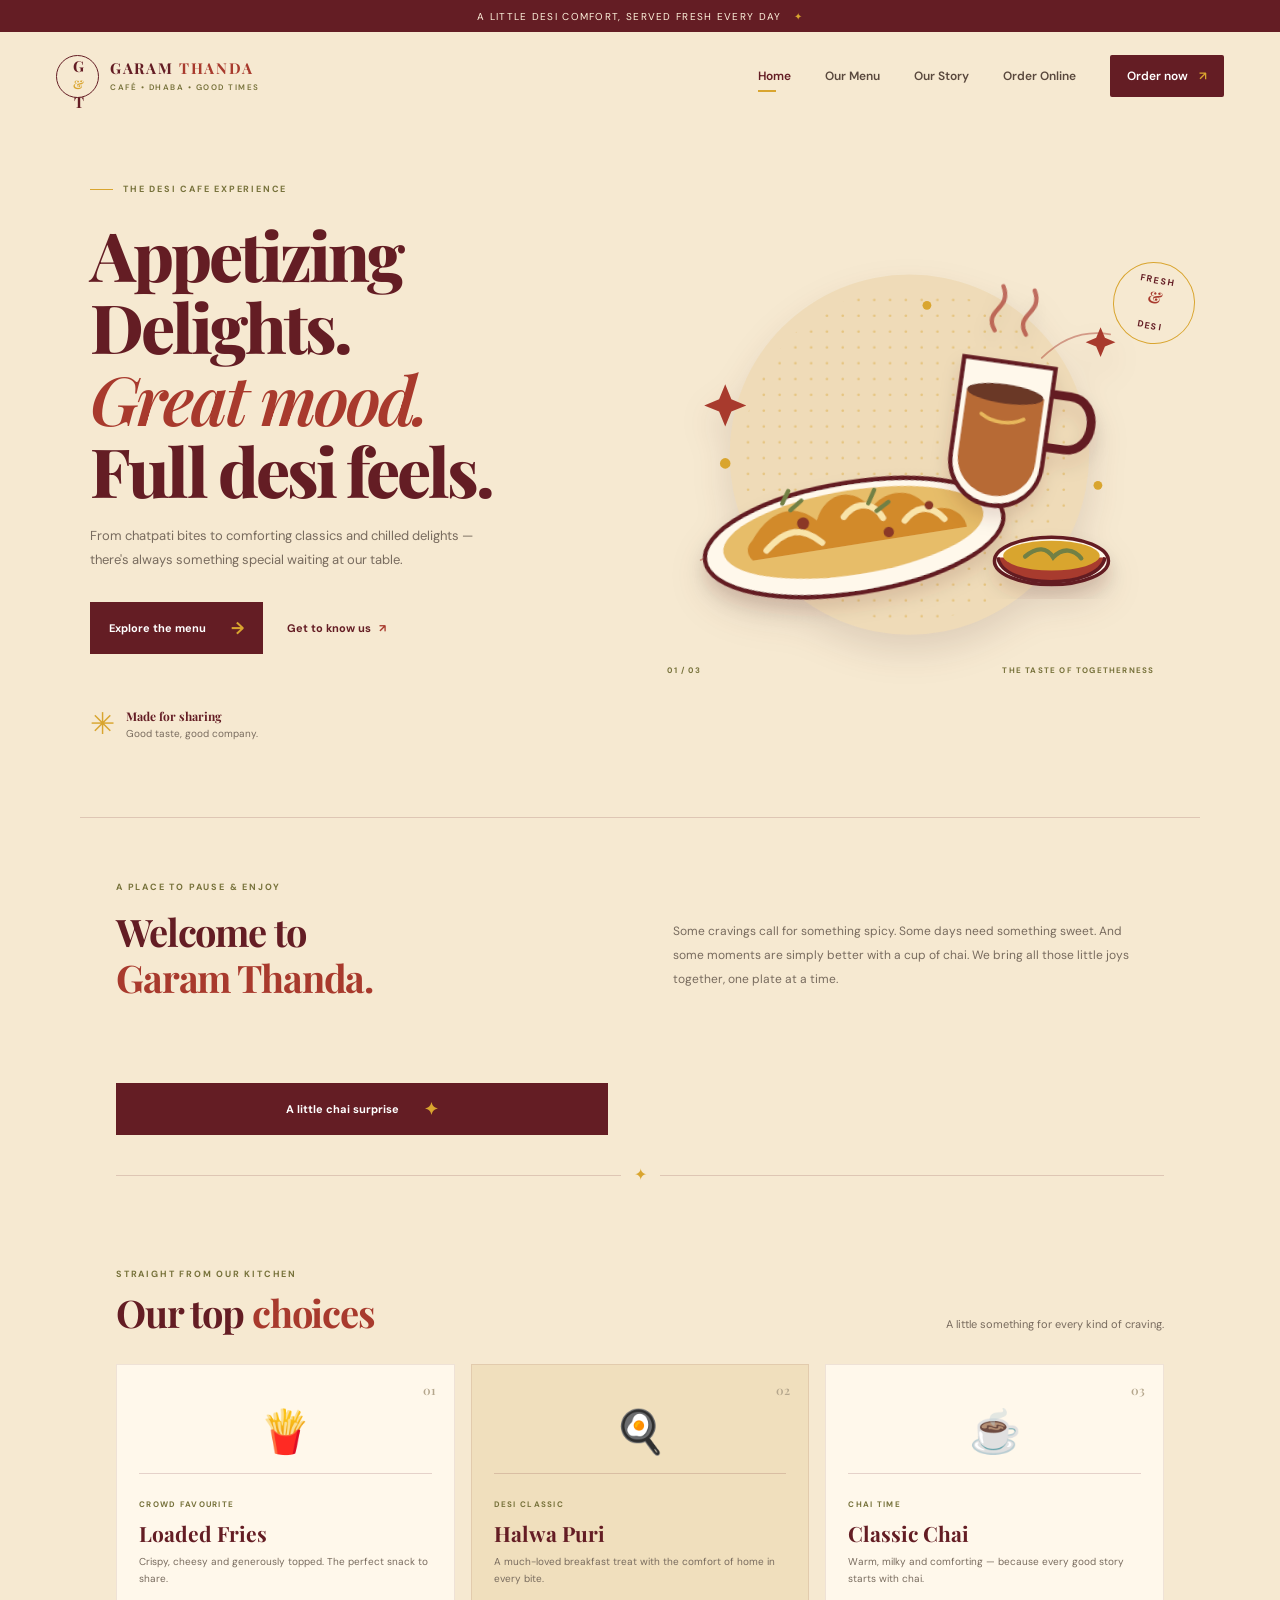
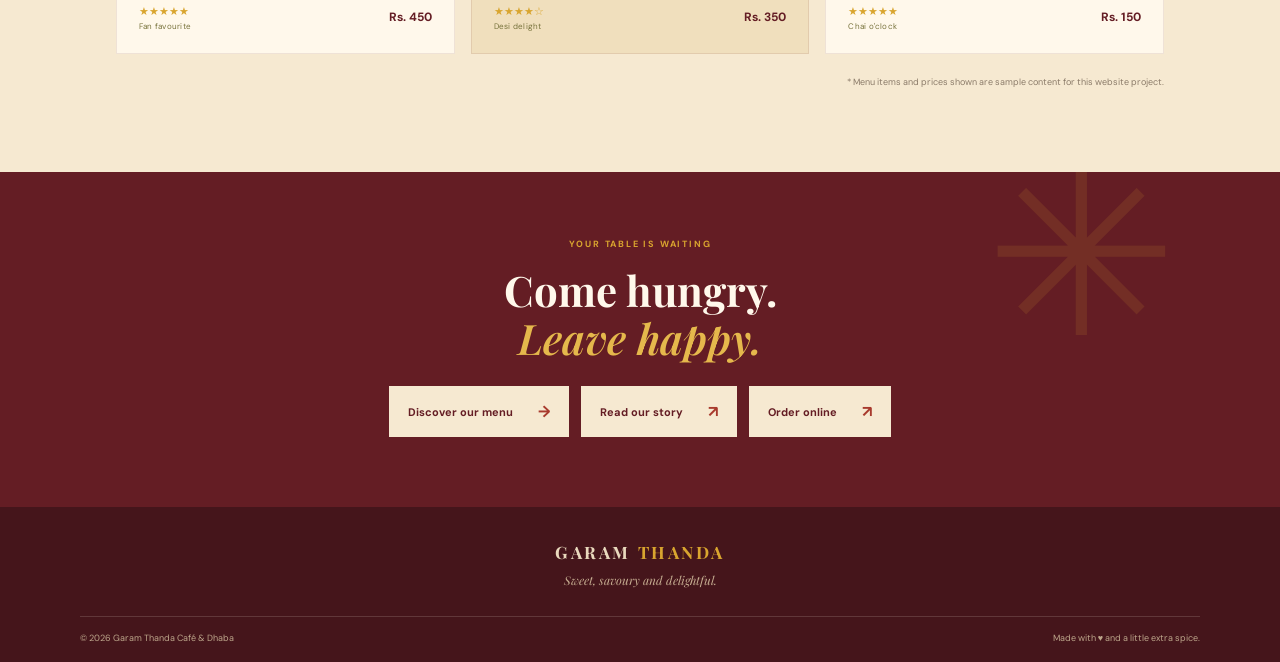
==== commit 6dba9b92: "manual- update heading" ====
--- a/index.html
+++ b/index.html
@@ -33,7 +33,7 @@
     <section class="hero">
       <div class="hero-copy">
         <p class="eyebrow"><span></span> THE DESI CAFE EXPERIENCE</p>
-        <h1>Good food.<br><em>Great mood.</em><br>Full desi feels.</h1>
+        <h1>Appetizing Delights.<br><em>Great mood.</em><br>Full desi feels.</h1>
         <p class="hero-description">From chatpati bites to comforting classics and chilled delights — there's always something special waiting at our table.</p>
         <div class="hero-actions">
           <a class="button button-primary" href="#popular">Explore the menu <span>→</span></a>
